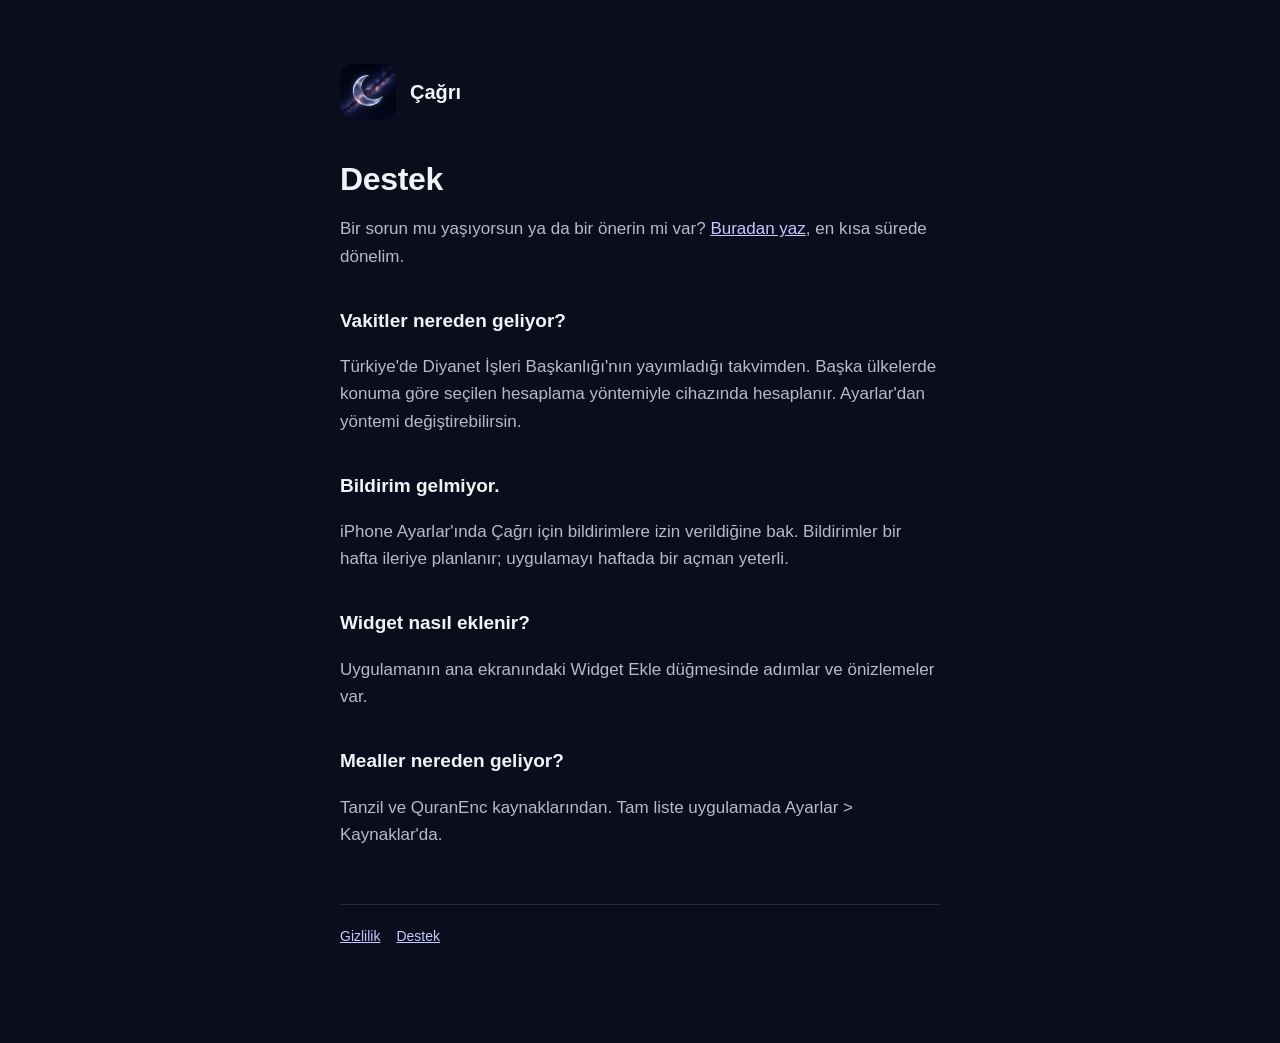
==== destek/index.html @ 312e13e9 "Çağrı: tanıtım, gizlilik ve destek sayfaları" ====
<!doctype html>
<html lang="tr">
<head>
<meta charset="utf-8">
<meta name="viewport" content="width=device-width, initial-scale=1">
<title>Destek: Çağrı</title>
<meta name="description" content="Çağrı için destek.">
<link rel="stylesheet" href="../style.css">
<link rel="icon" href="../icon.png">
</head>
<body>
<main>
<header><img src="../icon.png" alt=""><a href="../">Çağrı</a></header>
<h1>Destek</h1>
<p>Bir sorun mu yaşıyorsun ya da bir önerin mi var? <a href="https://github.com/yusuf-eren/cagri-app/issues/new">Buradan yaz</a>, en kısa sürede dönelim.</p>
<h2>Vakitler nereden geliyor?</h2>
<p>Türkiye'de Diyanet İşleri Başkanlığı'nın yayımladığı takvimden. Başka ülkelerde konuma göre seçilen hesaplama yöntemiyle cihazında hesaplanır. Ayarlar'dan yöntemi değiştirebilirsin.</p>
<h2>Bildirim gelmiyor.</h2>
<p>iPhone Ayarlar'ında Çağrı için bildirimlere izin verildiğine bak. Bildirimler bir hafta ileriye planlanır; uygulamayı haftada bir açman yeterli.</p>
<h2>Widget nasıl eklenir?</h2>
<p>Uygulamanın ana ekranındaki Widget Ekle düğmesinde adımlar ve önizlemeler var.</p>
<h2>Mealler nereden geliyor?</h2>
<p>Tanzil ve QuranEnc kaynaklarından. Tam liste uygulamada Ayarlar > Kaynaklar'da.</p>
<footer><a href="../gizlilik/">Gizlilik</a><a href="../destek/">Destek</a></footer>
</main>
</body>
</html>
---- style.css ----
:root { --bg: #0b0d1c; --ink: #f2f3f8; --soft: #b6bacb; --line: rgba(255,255,255,.12); --link: #c5c9ff; }
* { box-sizing: border-box; }
body { margin: 0; background: var(--bg); color: var(--ink); font: 17px/1.6 -apple-system, BlinkMacSystemFont, "SF Pro Text", "Segoe UI", Roboto, sans-serif; -webkit-font-smoothing: antialiased; }
main { max-width: 640px; margin: 0 auto; padding: 64px 20px 96px; }
header { display: flex; align-items: center; gap: 14px; margin-bottom: 40px; }
header img { width: 56px; height: 56px; border-radius: 13px; }
header a { color: var(--ink); text-decoration: none; font-weight: 600; font-size: 20px; }
h1 { font-size: 32px; line-height: 1.2; letter-spacing: -.01em; margin: 0 0 8px; }
h2 { font-size: 19px; margin: 36px 0 6px; }
p, li { color: var(--soft); }
ul { padding-left: 20px; }
a { color: var(--link); }
.meta { font-size: 14px; }
footer { margin-top: 56px; padding-top: 20px; border-top: 1px solid var(--line); font-size: 14px; color: var(--soft); }
footer a { margin-right: 16px; }
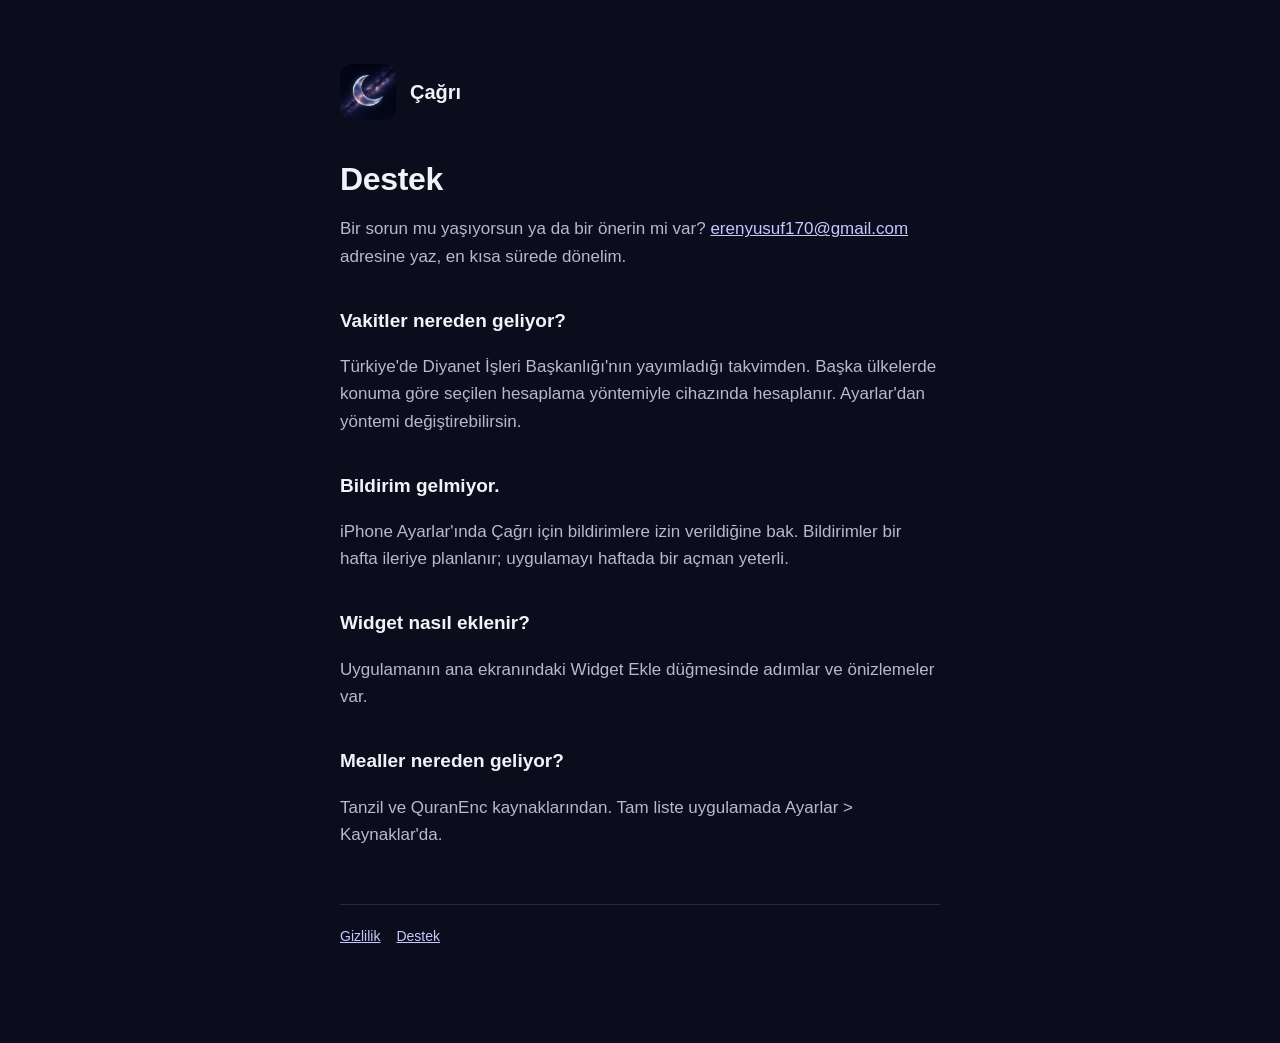
==== commit f8425c53: "Destek: e-posta" ====
--- a/destek/index.html
+++ b/destek/index.html
@@ -12,7 +12,7 @@
 <main>
 <header><img src="../icon.png" alt=""><a href="../">Çağrı</a></header>
 <h1>Destek</h1>
-<p>Bir sorun mu yaşıyorsun ya da bir önerin mi var? <a href="https://github.com/yusuf-eren/cagri-app/issues/new">Buradan yaz</a>, en kısa sürede dönelim.</p>
+<p>Bir sorun mu yaşıyorsun ya da bir önerin mi var? <a href="mailto:erenyusuf170@gmail.com">erenyusuf170@gmail.com</a> adresine yaz, en kısa sürede dönelim.</p>
 <h2>Vakitler nereden geliyor?</h2>
 <p>Türkiye'de Diyanet İşleri Başkanlığı'nın yayımladığı takvimden. Başka ülkelerde konuma göre seçilen hesaplama yöntemiyle cihazında hesaplanır. Ayarlar'dan yöntemi değiştirebilirsin.</p>
 <h2>Bildirim gelmiyor.</h2>
